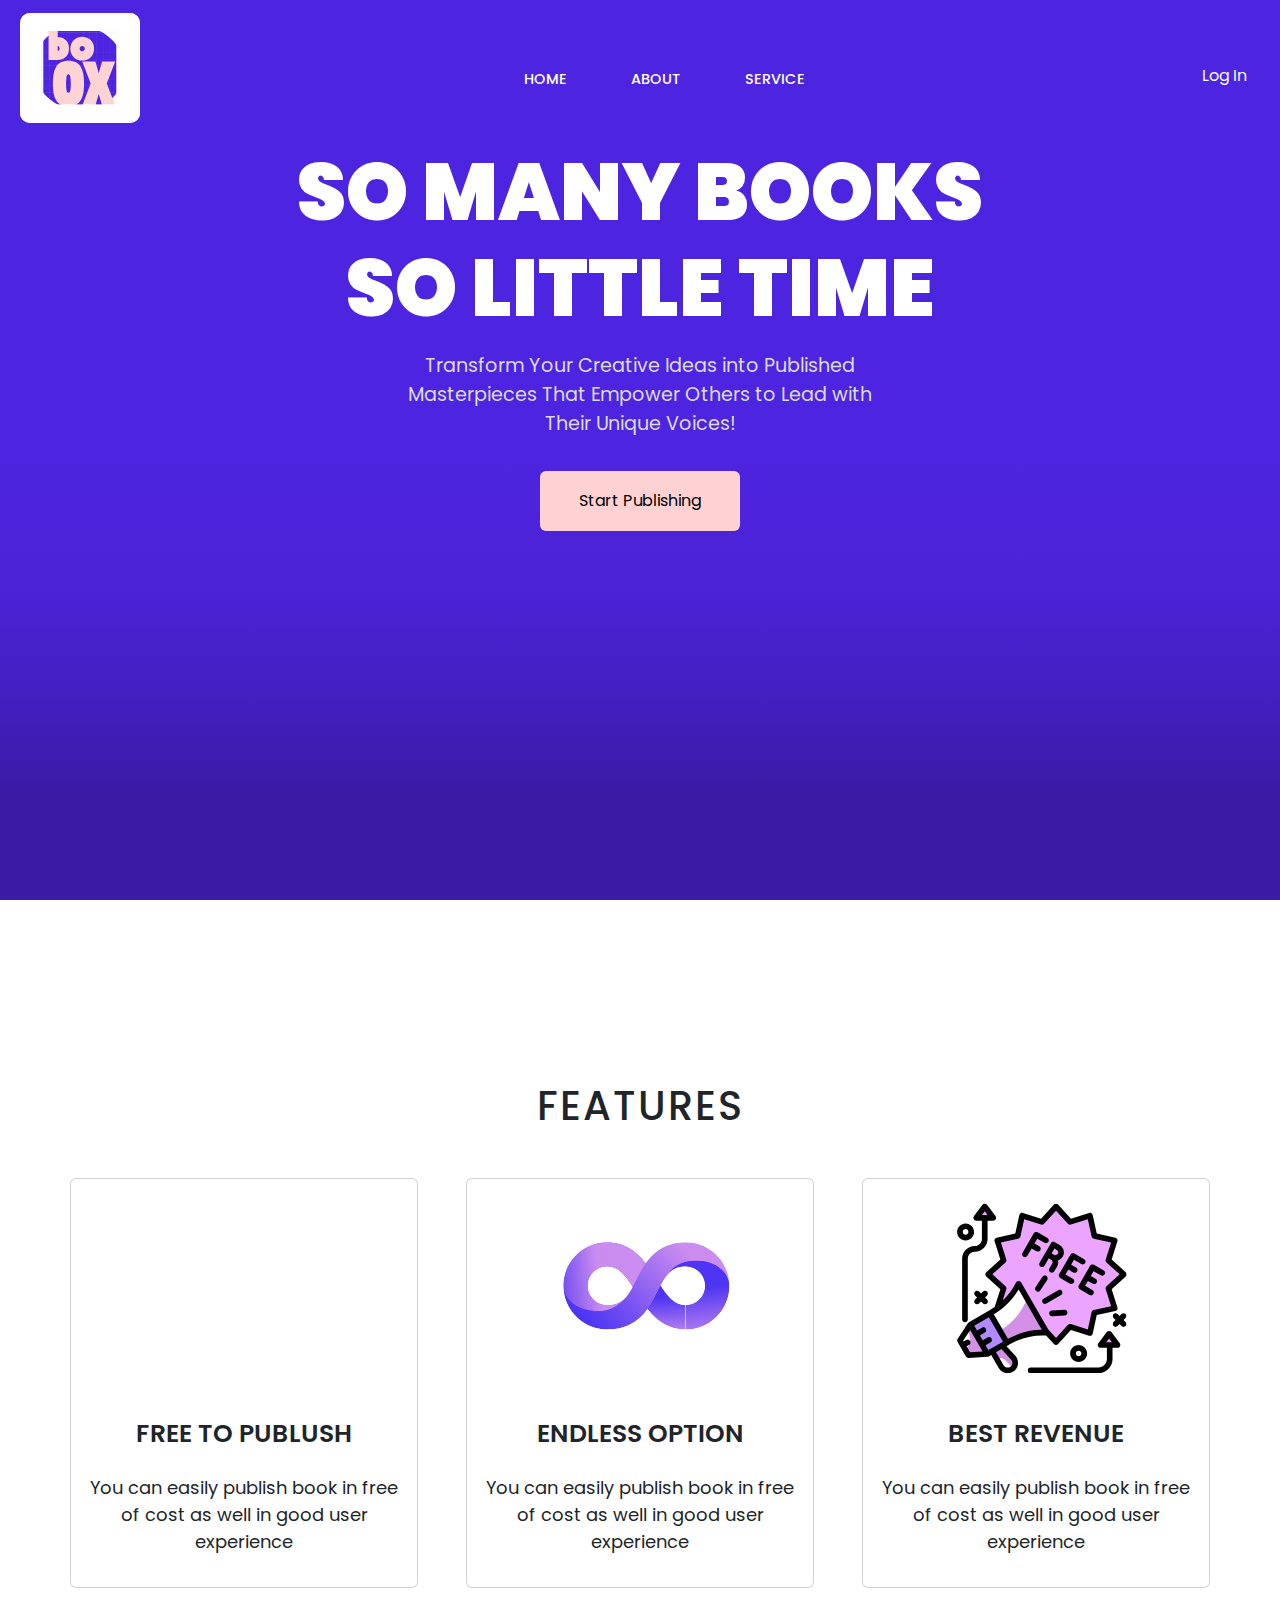
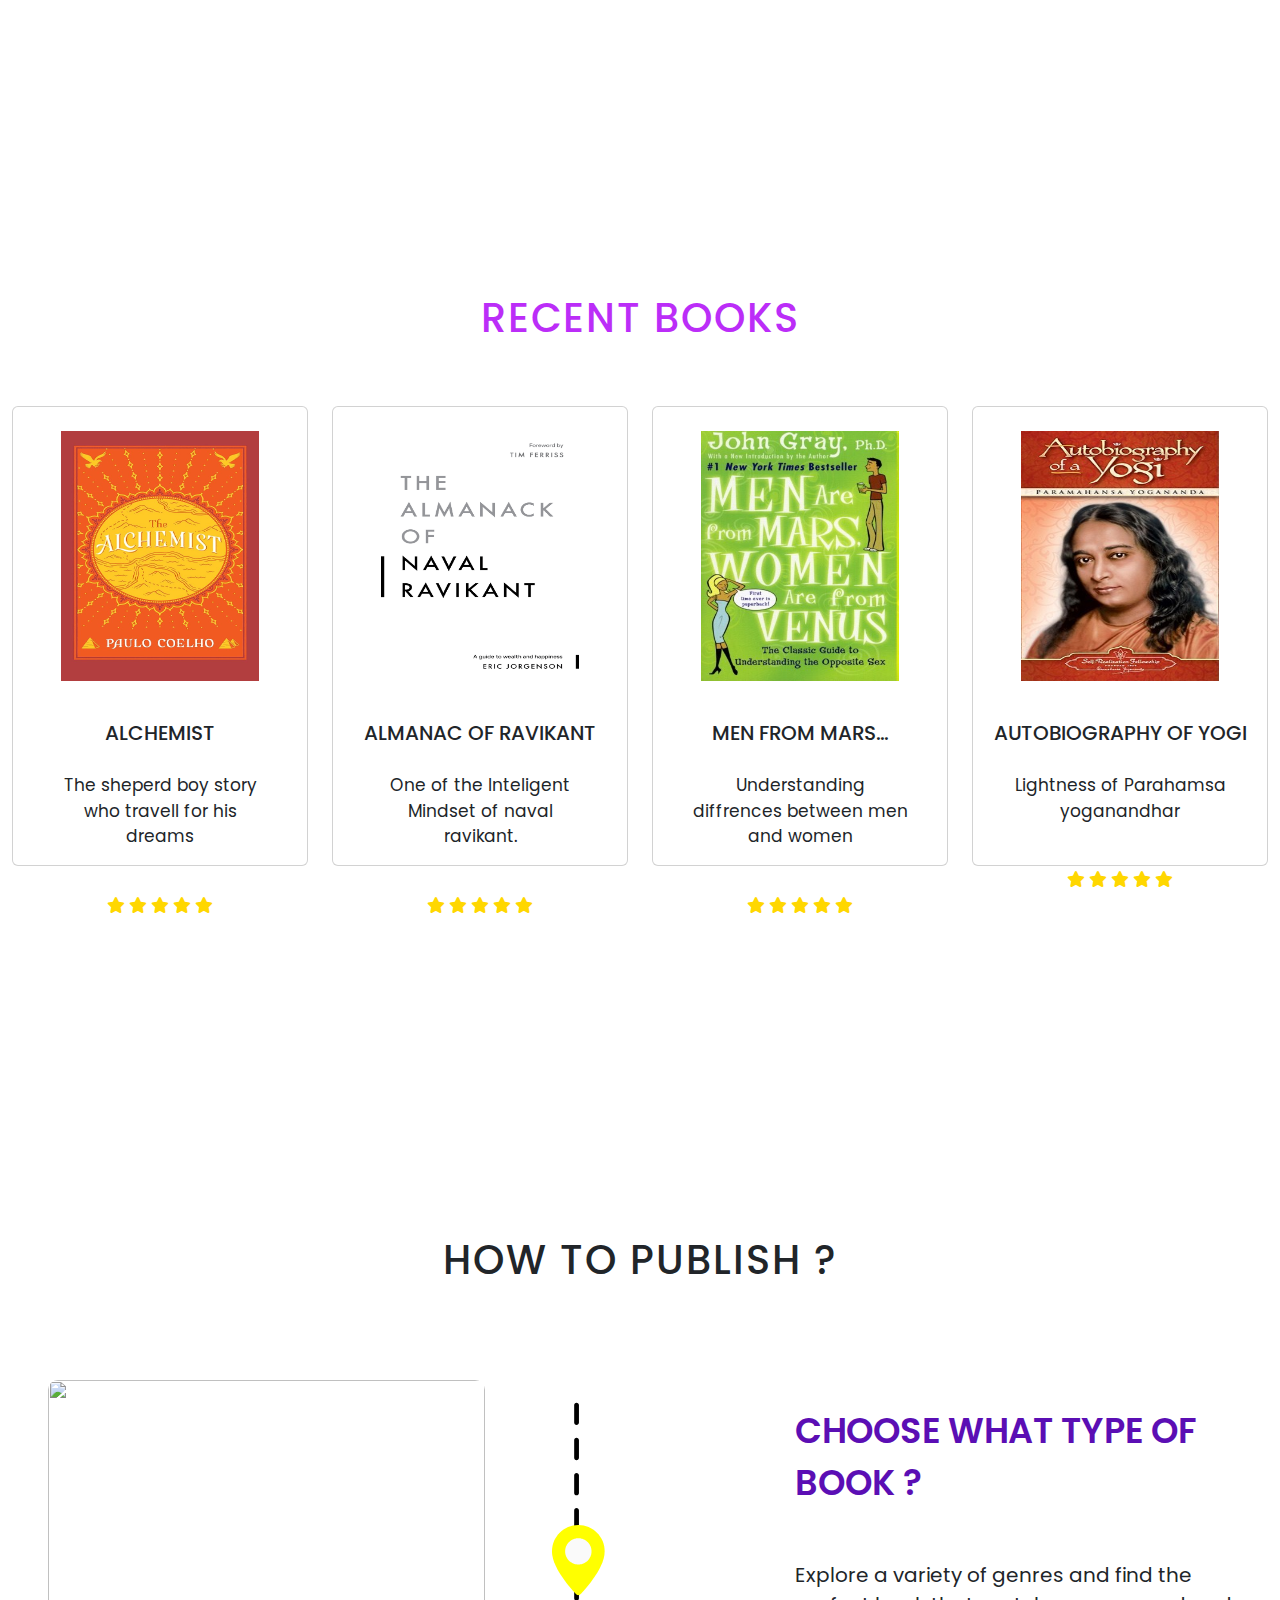
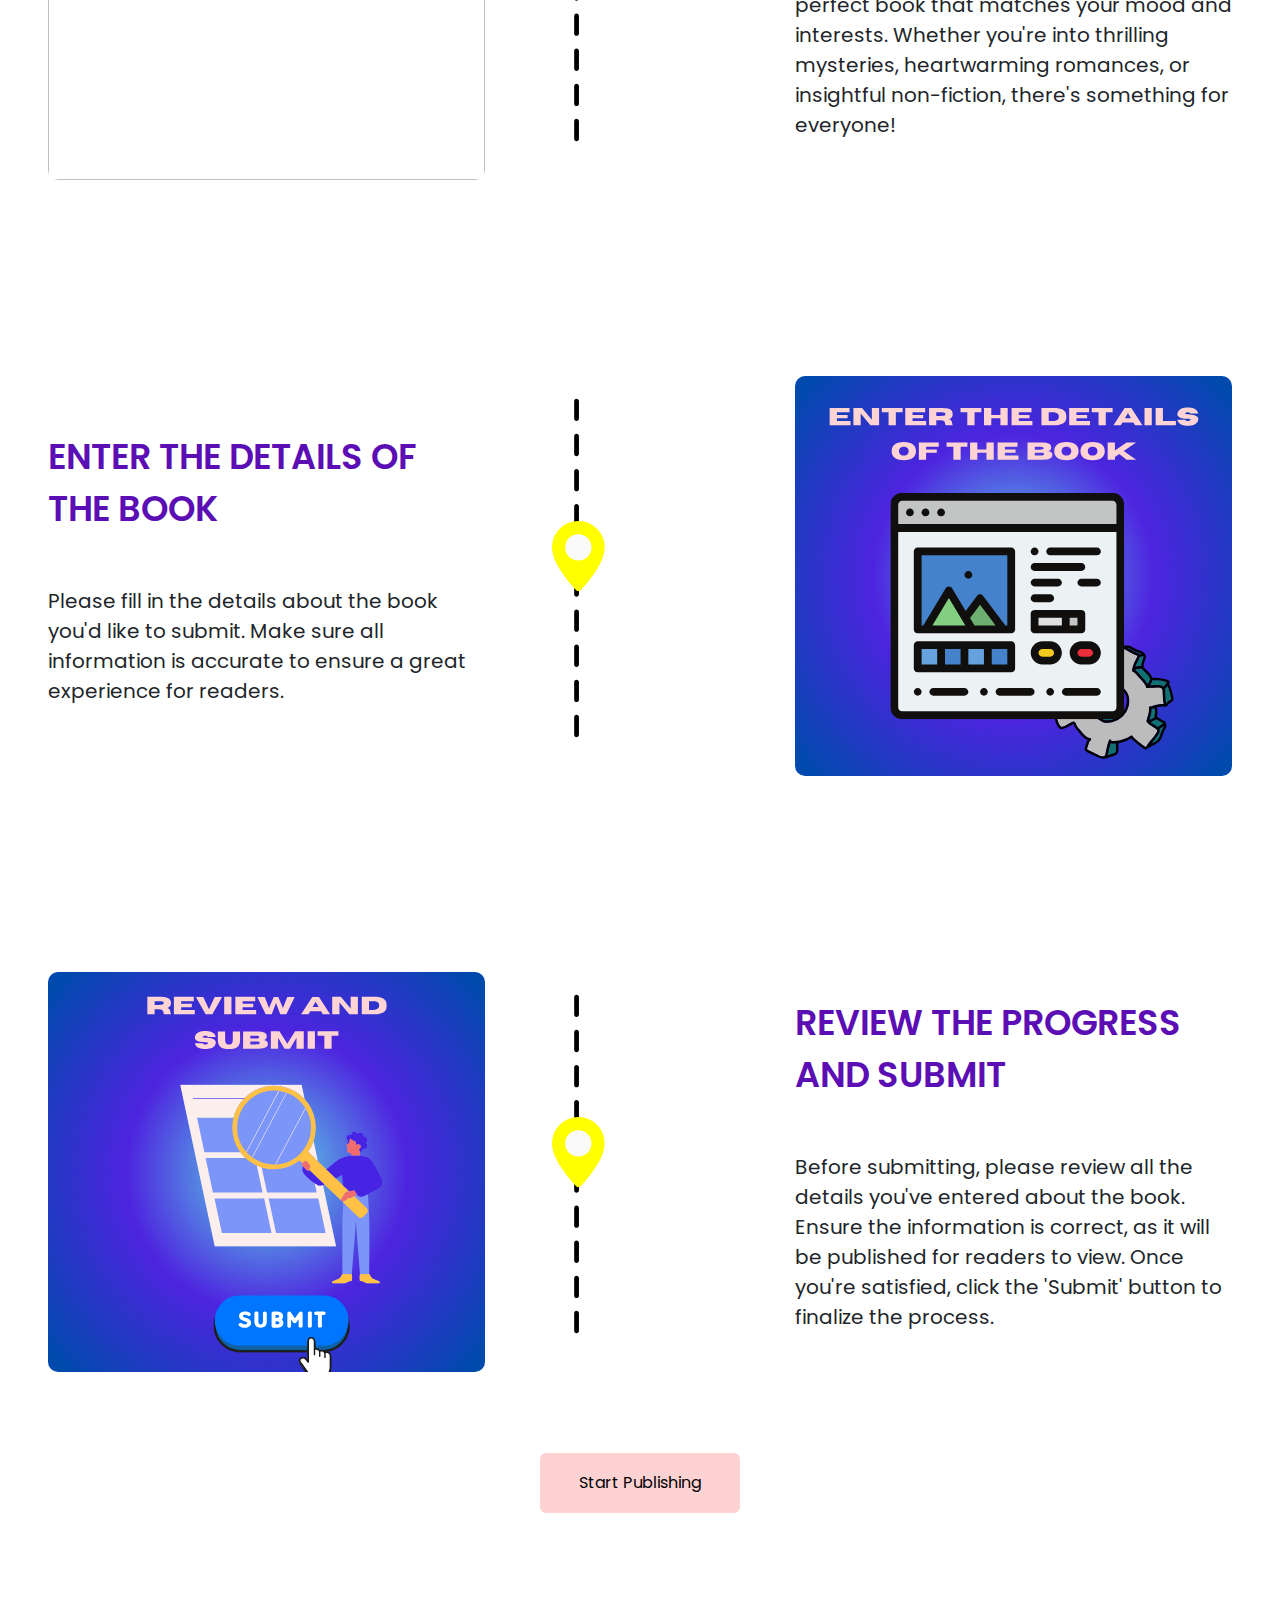
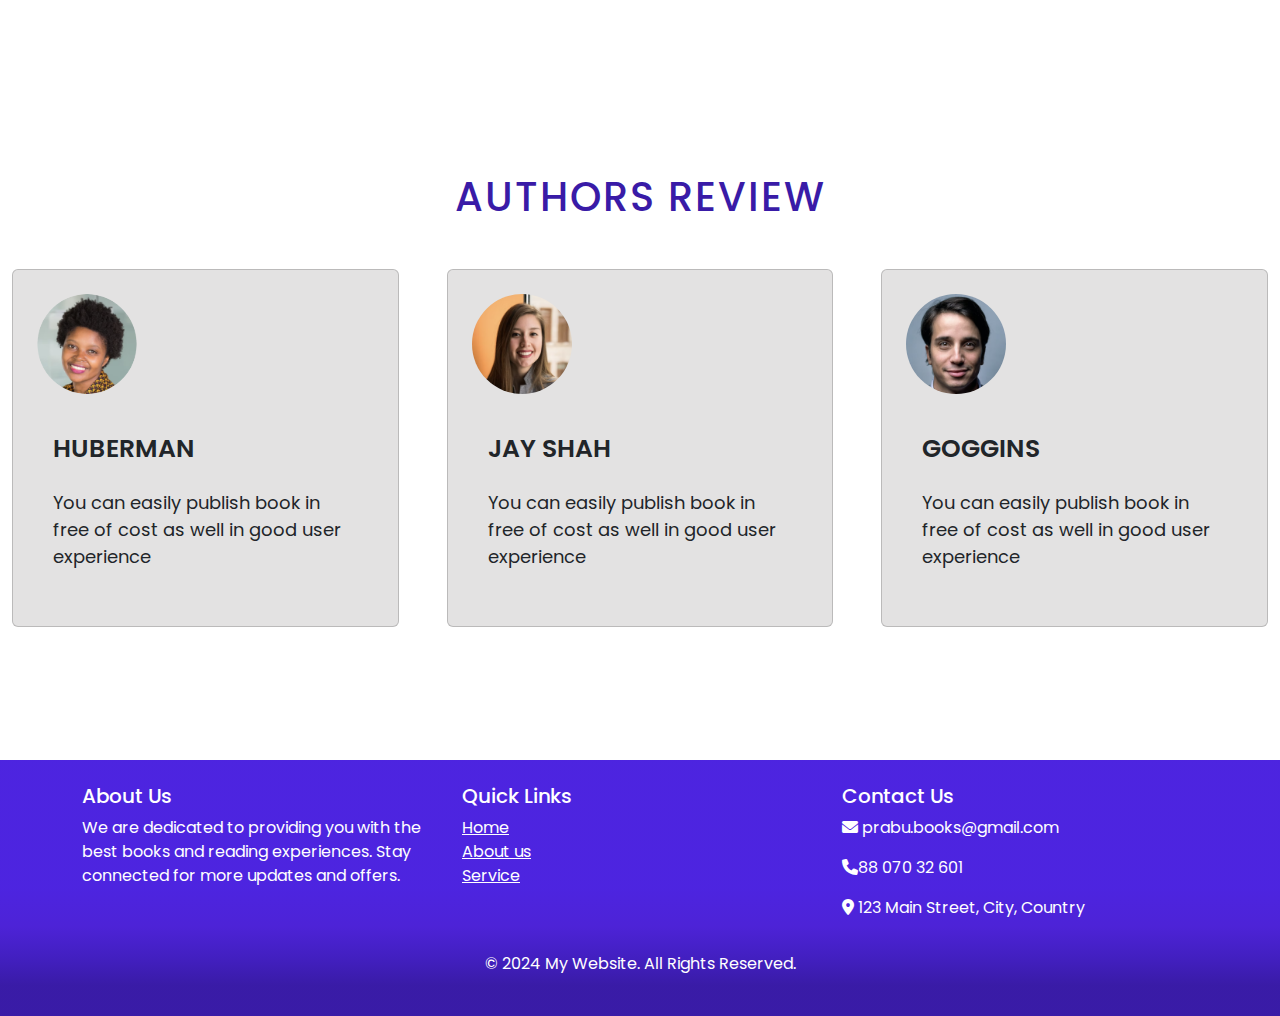
==== index.html @ 59d64675 "Initial commit - Added project files" ====
<!DOCTYPE html>
<html lang="en">
<head>
    <meta charset="UTF-8">
    <meta name="viewport" content="width=device-width, initial-scale=1.0">      
    <title>Books</title>
    <link rel="stylesheet" href="index.css">
    <link href="https://cdn.jsdelivr.net/npm/bootstrap@5.3.3/dist/css/bootstrap.min.css" rel="stylesheet" integrity="sha384-QWTKZyjpPEjISv5WaRU9OFeRpok6YctnYmDr5pNlyT2bRjXh0JMhjY6hW+ALEwIH" crossorigin="anonymous">
    <script src="https://cdn.jsdelivr.net/npm/bootstrap@5.3.3/dist/js/bootstrap.bundle.min.js" integrity="sha384-YvpcrYf0tY3lHB60NNkmXc5s9fDVZLESaAA55NDzOxhy9GkcIdslK1eN7N6jIeHz" crossorigin="anonymous"></script>
    <link rel="preconnect" href="https://fonts.googleapis.com">
    <link rel="stylesheet" href="https://cdnjs.cloudflare.com/ajax/libs/font-awesome/6.0.0-beta3/css/all.min.css">
<link rel="preconnect" href="https://fonts.gstatic.com" crossorigin>
<link href="https://fonts.googleapis.com/css2?family=Poppins:ital,wght@0,100;0,200;0,300;0,400;0,500;0,600;0,700;0,800;0,900;1,100;1,200;1,300;1,400;1,500;1,600;1,700;1,800;1,900&display=swap" rel="stylesheet">
<link rel="shortcut icon" href="assets/cropped_image (2).png" type="image/x-icon">
</head>
<body>  
    <div class="homepage">
<!--------------------------------HEADER------------------------------------------------->  
<div class="container-fluid" >
<nav class="navbar navbar-expand-lg p-2">   
        <div class="navbar-brand" >
            <img  src="assets/Bbbb.svg" alt="">
        </div>
        <button class="navbar-toggler text-light" type="button" data-bs-toggle="collapse" data-bs-target="#navbarNav" aria-controls="navbarNav" aria-expanded="false" aria-label="Toggle navigation">
            <span class="navbar-toggler-icon"></span>
        </button>
          <div class="collapse navbar-collapse" id="navbarNav">
           <ul class="navbar-nav ms-auto mt-4 d-flex justify-content-between" >
                <li class="nav-item mx-4"><a href="" class="nav-link">HOME</a></li>
                <li class="nav-item mx-4"><a href="" class="nav-link">ABOUT</a></li>
                <li class="nav-item mx-4"><a href="" class="nav-link">SERVICE</a></li>
           </ul>
        <div class="mt-3 loginCTA" style="margin-left: auto;">
           <a href="publish.html" target="_blank"><button class="btn text-light ms-3">Log In</button></a> 
        </div>
        </div>
</nav>
</div>
<!-------------------------------------------------------------------------------------------->    
<!------------------------------------Herosection--------------------------------------------->  
<div class="container-fluid ">
    <div class=" herosetion mt-2">
        <div class="row">
          <div class="col-md-12">    
          <h1 class="tagline mb-3">SO MANY BOOKS SO LITTLE TIME</h1>
          <p class=" description mt-3">Transform Your Creative Ideas into Published Masterpieces That Empower Others to Lead with Their Unique Voices!</p>
        </div>
        </div>
            </div>
        <div class="heroCTA" style=" margin: auto; text-align: center; position: relative; z-index: 15;" >
           <button class="btn" onclick="window.open('publish.html', '_blank')">Start Publishing</button>
        </div>    
        </div>
        <div class="vectors">
            <img style="position: absolute; right:420px; top:500px; width:150px; height: 150px; transform: rotate(-30deg); opacity:70%;" src="assets/touch.png" alt="">
            <img style="position: absolute; left:500px; top:50px; width:80px; height: 80px; opacity:70%" src="assets/stack-of-books (1).png" alt="">
            <img style="position: absolute; right:250px; top:100px; width:130px; height: 130px; transform: rotate(-30deg);opacity:70%; " src="assets/pen.png" alt="">
            <img style="position: absolute; left:400px; top:370px; width:80px; height: 80px; opacity:70%;" src="assets/read (1).png" alt="">
            <img class="purple-earth" src="assets/Transparent Background.svg" style="position: absolute; left:37.5%; top:75%; width:360px; height: 360px; opacity: 95%;" alt="">
        </div>
    </div>
<!------------------------------------------------------------------------------------------>    
<!------------------------------------FEATURE SECTION----------------------------->

<div class="container-fluid d-flex justify-content-center flex-column align-items-center featuresection" style="height: 80vh; background-color:white;position: relative; z-index: 10; padding: 70px; ">
    <h1 class="text-center mb-5" style="font-size: 40px; letter-spacing: 2px; font-weight: 500;margin-top: 150px;">FEATURES</h1>
        <div class="row g-5">
            <div class=" col-12 col-md-4">
                    <div class="card">
                     <img style="height:200px; scale:1.5;" src="assets/Best revenue.svg" alt="">   
    
                     <div class="card-body text-center mt-4 feature-container">
                        <h2>FREE TO PUBLUSH</h2>
                        <p>You can easily publish book in free of cost as well in good user experience</p>
                     </div>
                    </div>
            </div>
            <div class="col-12 col-md-4">
                <div class="card">
                    <img style="height:200px; scale:2;" src="assets/endlessoption.svg" alt=""> 
                    
                    <div class="card-body text-center  mt-4 feature-container">
                        <h2>ENDLESS OPTION</h2>
                        <p>You can easily publish book in free of cost as well in good user experience</p>
                     </div>
                   </div>
            </div>
            <div class="col-12 col-md-4">
                <div class="card">
                    <img style="height:200px; scale:1.7;" src="assets/Free to publish.svg" alt=""> 
                    
                    <div class="card-body text-center  mt-4 feature-container" >
                        <h2>BEST REVENUE</h2>
                        <p>You can easily publish book in free of cost as well in good user experience</p>
                     </div>
                   </div>
            </div>      
        </div>
    
</div>

<!--------------------------------------------------------------------------------->   
<!-------------------------------------BOOK SECTION----------------------------------------->  
     
<div class="container-fluid d-flex justify-content-center flex-column align-items-center booksection " style="height: 80vh;color: #bb2df8 ;  background-color:white;" >
    <h1 class="text-center mb-5" style="font-size: 40px; letter-spacing: 2px; font-weight: 500; margin-top: 400px;">RECENT BOOKS</h1>
    <div class="row ">
        <div class="col-6 col-md-3 mt-3" >
            <div class="card book-card" >
                <img class="px-5 mt-4" style="height: 250px;" src="assets/Alchemist.jpg" alt="">
                <div class="card-body text-center mt-4 book-body" >
                    <h2>ALCHEMIST</h2>
                    <p>The sheperd boy story who travell for his dreams</p>
                    <div class="star-icon mt-4">
                        <i class="fas fa-star"></i>
                        <i class="fas fa-star"></i>
                        <i class="fas fa-star"></i>
                        <i class="fas fa-star"></i>
                        <i class="fas fa-star"></i>
                    </div>
                </div>
            </div>
        </div>
        <div class="col-6 col-md-3 mt-3">
            <div class="card book-card"  > 
                <img class="px-5 mt-4" style="height: 250px; " src="assets/The almanac.jpg" alt="">
                <div class="card-body text-center mt-4 col-12 book-body">
                    <h2>ALMANAC OF RAVIKANT</h2>
                    <p>One of the Inteligent Mindset of naval ravikant.</p>
                    <div class="star-icon mt-4">
                        <i class="fas fa-star"></i>
                        <i class="fas fa-star"></i>
                        <i class="fas fa-star"></i>
                        <i class="fas fa-star"></i>
                        <i class="fas fa-star"></i>

                    </div>
                </div>
            </div>
        </div>
        <div class="col-6 col-md-3 mt-3" >
            <div class="card book-card"   >
                <img class="px-5 mt-4" style="height: 250px;" src="assets/MFMWFV.jpg" alt="">
                <div class="card-body text-center mt-4 book-body" >
                    <h2>MEN FROM MARS...</h2>
                    <p>Understanding diffrences between men and women</p>                    
                    <div class="star-icon mt-4">
                        <i class="fas fa-star"></i>
                        <i class="fas fa-star"></i>
                        <i class="fas fa-star"></i>
                        <i class="fas fa-star"></i>
                        <i class="fas fa-star"></i>
                    </div>
                </div>
            </div>
        </div>
        <div class="col-6 col-md-3 mt-3" >
            <div class="card book-card"   >
                <img class="px-5 mt-4" style="height: 250px;" src="assets/Auto bio.jpg" alt="">
                <div class="card-body text-center mt-4 book-body" >
                    <h2>AUTOBIOGRAPHY OF YOGI</h2>
                    <p>Lightness of Parahamsa yoganandhar</p>
                    <div class="star-icon mt-4">
                        <i class="fas fa-star"></i>
                        <i class="fas fa-star"></i>
                        <i class="fas fa-star"></i>
                        <i class="fas fa-star"></i>
                        <i class="fas fa-star"></i>

                    </div>
                </div>
            </div>
        </div>
    </div>
</div>

<!--------------------------------------------------------------------------------->   
<!--------------------------------------HOW TO PUBLISH ?-------------------------------------->

<div class="container-fluid d-flex justify-content-center flex-column align-items-center how-to-publish" style="height: 100vh; background-color:white; position: relative; z-index: 5;">
    <h1 class="text-center mb-5" style="font-size: 40px; letter-spacing: 2px; font-weight: 500; ">HOW TO PUBLISH ?</h1>
        <div class="row" style="margin-bottom: 100px;">
            <div class=" col-12 col-md-5 p-5">
                   <img src="assets/choose what type.svg" alt="" style="height: 400px; width: 100%; border-radius: 10px;">
            </div>
            <div class=" col-12 col-md-2 map-svg">
                                 <img src="assets/map (2).svg" alt="" style="width: 50px; height: 200px; scale: 11; margin-top: 120px;">
            </div>
            <div class=" col-12 col-md-5 d-flex flex-column justify-content-center align-items-center p-5">
                <h2>CHOOSE WHAT TYPE OF BOOK ?</h2>
                <p >Explore a variety of genres and find the perfect book that matches your mood and interests. Whether you're into thrilling mysteries, heartwarming romances, or insightful non-fiction, there's something for everyone!</p>
            </div>
            
        </div>

        <div class="row" style="margin-bottom: 100px;">
            <div class=" col-12 col-md-5 d-flex flex-column justify-content-center align-items-center p-5">
                <h2>ENTER THE DETAILS OF THE BOOK</h2>
                <p >Please fill in the details about the book you'd like to submit. Make sure all information is accurate to ensure a great experience for readers.</p>
            </div>

            <div class=" col-12 col-md-2 map-svg " >

                <img src="assets/map (2).svg" alt="" style="width: 50px; height: 200px; scale: 11; margin-top: 120px;">

            </div>
            <div class=" col-12 col-md-5 p-5">
                <img src="assets/Enter the book details.svg" alt="" style="height: 400px; width: 100%;border-radius: 10px;">
         </div>

            
        </div>


        <div class="row" style="margin-bottom: 100px;">
            <div class=" col-12 col-md-5 p-5">
                   <img src="assets/review and submit.svg" alt="" style="height: 400px; width: 100%;border-radius: 10px;">
            </div>
            <div class=" col-12 col-md-2 map-svg">
                <img src="assets/map (2).svg" alt="" style="width: 50px; height: 200px; scale: 11; margin-top: 120px;">
            </div>
            <div class=" col-12 col-md-5 d-flex flex-column justify-content-center align-items-center p-5">
                <h2>REVIEW THE PROGRESS AND SUBMIT</h2>
                <p >Before submitting, please review all the details you've entered about the book. Ensure the information is correct, as it will be published for readers to view. Once you're satisfied, click the 'Submit' button to finalize the process.</p>
            </div>                                         
        </div>

        <div class="heroCTA" style=" margin: auto; text-align: center; position: relative; z-index: 15;" >
            <button class="btn" onclick="window.open('publish.html', '_blank')" >Start Publishing</button>
         </div>  
    
</div>

<!-------------------------------------------------------------------------------------->
<!-------------------------------REVIEW SECTION------------------------------------------------->

<div class="container-fluid d-flex justify-content-center flex-column align-items-center reviewsection"  style="height: 80vh; background-color:white; position:relative; z-index:7;">
    <h1 class="text-center mb-5" style="font-size: 40px; letter-spacing: 2px; font-weight: 500; color: hsla(253, 72%, 38%, 1);">AUTHORS REVIEW</h1>
        <div class="row g-5 review-section-container">
            <div class=" col-12 col-md-4">
                    <div class="card p-4">
                     <img  style="width: 100px; height: 100px; border-radius: 100%;" src="assets/Group 43.png" alt="">   
    
                     <div class="card-body  mt-4 feature-container">
                        <h2>HUBERMAN</h2>
                        <p>You can easily publish book in free of cost as well in good user experience</p>
                     </div>
                    </div>
            </div>
            <div class="col-12 col-md-4">
                <div class="card p-4">
                    <img style="width: 100px; height: 100px; border-radius: 100%;" src="assets/Screen Shot 2022-05-09 at 10.28-1.png" alt=""> 
                    
                    <div class="card-body  mt-4 feature-container">
                        <h2>JAY SHAH</h2>
                        <p>You can easily publish book in free of cost as well in good user experience</p>
                     </div>
                   </div>
            </div>
            <div class="col-12 col-md-4">
                <div class="card p-4">
                    <img style="width: 100px; height: 100px; border-radius: 100%;" src="assets/Screen Shot 2022-05-09 at 10.28.png" alt=""> 
                    
                    <div class="card-body  mt-4 feature-container" >
                        <h2>GOGGINS</h2>
                        <p>You can easily publish book in free of cost as well in good user experience</p>
                     </div>
                   </div>
            </div>      
        </div>
</div>

<footer class="text-white py-4 footer">
    <div class="container">
        <div class="row">
            <div class="col-md-4">
                <h5>About Us</h5>
                <p>We are dedicated to providing you with the best books and reading experiences. Stay connected for more updates and offers.</p>
            </div>
            <div class="col-md-4">
                <h5>Quick Links</h5>
                <ul class="list-unstyled">
                    <li><a href="#" class="text-white">Home</a></li>
                    <li><a href="#" class="text-white">About us</a></li>
                    <li><a href="#" class="text-white">Service</a></li>
                </ul>
            </div>
            <div class="col-md-4">
                <h5>Contact Us</h5>
                <p><i class="fas fa-envelope"></i> prabu.books@gmail.com</p>
                <p><i class="fas fa-phone"></i>88 070 32 601</p>
                <p><i class="fas fa-map-marker-alt"></i> 123 Main Street, City, Country</p>
            </div>
        </div>
    </div>
    <div class="text-center py-3">
        &copy; 2024 My Website. All Rights Reserved.
    </div>
</footer>

<!------------------------------------GRAPH SECTION---------------------------------------------

        <div style=" display: flex; justify-content: space-around;  margin-top: 200px;">
              

            <div style=" width:50% ; display: flex; justify-content: space-around; align-items: center;">

                <div class="roundgraph" style="width:350px; height: 350px; border: 2px solid black; border-radius: 100%;">

                    

                </div>

                <div class="roundgraphcontent" style="width:300px; height: 280px; border: 2px solid black;">


                </div>


            </div>


            <div style="width: 450px; height: 400px; border: 2px solid black; background-color: rgb(248, 248, 248); margin-right: 40px;">
       

            </div>



        </div>
<!-------------------------------------------------------------------------------------->

<!----------------------------------------------------------------------------
<div style="height: 500px; margin-top: 150px;">

     <div class="footertop" style="display: flex; justify-content: space-around; margin-top: 10px;">

        <div style="width: 200px; height: 250px; border: 2px solid black;">

        </div>

        
        <div style="width: 800px; height: 250px; border: 2px solid black; display: flex; justify-content: space-around; align-items: center;">

            <div style="width:80px; height: 80px; border: 2px solid black; border-radius: 100%;"></div>

            <div style="width:80px; height: 80px; border: 2px solid black; border-radius: 100%;"></div>


            <div style="width:80px; height: 80px; border: 2px solid black; border-radius: 100%;"></div>


            <div style="width:80px; height: 80px; border: 2px solid black; border-radius: 100%;"></div>


            <div style="width:80px; height: 80px; border: 2px solid black; border-radius: 100%;"></div>

        </div>


        
        <div style="width: 200px; height: 250px; border: 2px solid black;">

        </div>

        

     </div>

     <div class="footerbottom">


        <div style="width: 800px;  border-top: 2px solid black;margin: auto; margin-top: 80px;"> </div>

         
        <div style="width: 600px; height: 50px;  border: 2px solid black;margin: auto; margin-top: 50px; display: flex; justify-content: flex-end; padding: 8px;"> 
     
            <div style="width:100px; height: 30px; border: 2px solid black; ;"></div>

        </div>


        <div style="width: 500px;  border-top: 2px solid black;margin: auto; margin-top: 50px;"> </div>
     </div>

     <!-->
    </div>
   
</div>
</body>
<script src="https://code.jquery.com/jquery-3.5.1.slim.min.js"></script>
<script src="https://cdn.jsdelivr.net/npm/@popperjs/core@2.9.2/dist/umd/popper.min.js"></script>
<script src="https://stackpath.bootstrapcdn.com/bootstrap/4.5.2/js/bootstrap.min.js"></script>

</html>


<!--//REMOVE ALL CLASS NAME-->
<!--//MAKE THE MAIN CONTAINER AND PUT ALL THE CONTENT INSIDE-->
<!--//GO THROUGH WHAT IS FLOAT-->
<!--//THEY JUST EXPECT BORDER STYLE AND SAVE IT IN INDEX.PHP-->
---- index.css ----
*{
    margin: 0;
    padding: 0;
    box-sizing: border-box;
}

*{
    font-family: poppins, sans-serif;
 }
 body{
    overflow-x: hidden;
 }

/*------------------------------HEADER-------------------------------*/
.nav-item a{
    font-size:.90rem;
    font-weight: 500;
    color:white;
}
.loginCTA{
    color:white;
}
.loginCTA button:hover{
    border: 1px solid white;
}
.navbar-brand img{
    width:120px;
     height:110px;
   border-radius: 10px;

}
.navbar-toggler text{
    color:white;
}

@media(max-width:576px){
   
    .nav-item{
        margin-top: 20px;
    }
    .loginCTA button{
        border: solid 1px white;
    }
    .navbar-brand img{
        width: 70px;
        height: 70px;
        margin-top: 10px;
        border-radius: 10px;
    }
}
  
/*-------------------------------------------------------------*/

/*------------------------------HERO SECTION-------------------------------*/

.tagline{
    max-width: 800px;
    height: 100vh auto; 
    margin: auto;  
    text-align: center;
    font-size: 5rem;
    font-weight: 1000;
    color: white;
}

.description{
    font-size: 1.2rem;
    color:rgb(219, 219, 219);
    max-width: 500px;
     height:auto;
      margin: auto;
      text-align: center;
      margin-bottom: 100px;
}

.heroCTA button{
    width:200px;
    height: 60px;
    background-color: hsl(359, 96%, 91%);
    color:black;
    margin-top: -100px;
}


.heroCTA button:hover{
   background-color:hsl(359, 78%, 84%);
   border-radius: 5px;
  
}
.heroCTA div:hover{
    cursor: pointer;
}
.tagline:hover{
    color:#f5e1e1;
    transition: 0.2s;
    cursor: pointer;
}

@media (max-width:1450px) {
    .vectors{
        display: none;
    }
    
}

@media (max-width:768px){
   .tagline{
    max-width: 500px;
    font-size: 50px;

   }
   .map-svg{
    display: none;
   }

}

@media (max-width:568px){
    .tagline{
    max-width: 450px;
     font-size: 35px;
     margin-top: 6rem;
    }
   
    .purple-earth{
        display:block;
        
    }
    
 }
 
.homepage{
    width:100%;
    height: 100vh;

    background: hsla(253, 72%, 38%, 1);

    background: linear-gradient(90deg, hsla(253, 72%, 38%, 1) 12%, hsla(253, 72%, 44%, 1) 23%, hsla(254, 72%, 49%, 1) 35%, hsla(253, 75%, 51%, 1) 50%);
    
    background: -moz-linear-gradient(90deg, hsla(253, 72%, 38%, 1) 12%, hsla(253, 72%, 44%, 1) 23%, hsla(254, 72%, 49%, 1) 35%, hsla(253, 75%, 51%, 1) 50%);
    
    background: -webkit-linear-gradient(90deg, hsla(253, 72%, 38%, 1) 12%, hsla(253, 72%, 44%, 1) 23%, hsla(254, 72%, 49%, 1) 35%, hsla(253, 75%, 51%, 1) 50%);
    
    filter: progid: DXImageTransform.Microsoft.gradient( startColorstr="#3A1BA5", endColorstr="#431FC0", GradientType=1 );
}
/*---------------------------------------------------------------------*/

.feature-container h2{
    font-size: 25px;
    font-weight: 600;
    margin-bottom: 25px;
}
.feature-container p{
    font-size: 18px;
    font-weight: 400;
}


@media (max-width:568px) {
    .featuresection{
        margin-top: 320px;
        padding: 0px;
    }
}


@media (max-width:768px) {
    
    .featuresection{
        margin-top: 400px;
    }
}


.book-card:hover{
    background-color: rgb(254, 210, 211);
    cursor: pointer;
}
.book-card img:hover{
    scale: 1.1;
    transition: 0.2s;
}
.book-card h2{
    font-size: 20px;
}
.book-card p{
    font-size: 17px;
    padding: 20px;
}
.book-card{
    max-height: 460px; max-width: 300px;
}
.card-body i{
    color: gold;
}

.how-to-publish h2{
    font-size: 35px;
    line-height: 1.5;
    margin-bottom: 50px;
    color:#5b0eb4;
    font-weight: 600;

}
.how-to-publish p{
    font-size: 20px;
}
.how-to-publish{
    margin-top: 1000px;
}

@media (min-width:1300px) {
    .how-to-publish div{
        padding-left: 100px;
        padding-right: 100px;
    }
    .reviewsection{
        scale: 0.9;
    }
}

.reviewsection{
    margin-top: 600px;
}

@media (max-width:768px) {
    .booksection{
        margin-top: 600px;
    }
    .book-card{
        max-height: 380px;
        margin-bottom: 50px;
         
    }
    .book-body h2{
   font-size: 18px;
    }
    .book-card p{
        font-size: 14px;  
    }
    .book-card img{
        scale: 1.2;
    }
    .how-to-publish{
        margin-top: 1800px;
    }
    .reviewsection{
        margin-top: 1600px;
    }
    .footer{
        margin-top: 400px;
    }

}
.footer{
    background: hsla(253, 72%, 38%, 1);

    background: linear-gradient(90deg, hsla(253, 72%, 38%, 1) 12%, hsla(253, 72%, 44%, 1) 23%, hsla(254, 72%, 49%, 1) 35%, hsla(253, 75%, 51%, 1) 50%);
    
    background: -moz-linear-gradient(90deg, hsla(253, 72%, 38%, 1) 12%, hsla(253, 72%, 44%, 1) 23%, hsla(254, 72%, 49%, 1) 35%, hsla(253, 75%, 51%, 1) 50%);
    
    background: -webkit-linear-gradient(90deg, hsla(253, 72%, 38%, 1) 12%, hsla(253, 72%, 44%, 1) 23%, hsla(254, 72%, 49%, 1) 35%, hsla(253, 75%, 51%, 1) 50%);
    
    filter: progid: DXImageTransform.Microsoft.gradient( startColorstr="#3A1BA5", endColorstr="#431FC0", GradientType=1 );

}
.review-section-container .card{
    background-color: rgb(227, 226, 226);
}
.review-section-container .card:hover{
    background-color:rgb(254, 210, 211);
    cursor: pointer;
    transition: 0.3s;

}

.product-select h2{
   font-size: 25px;line-height: 2;  letter-spacing: 2px;
}

.product-select p{
    font-size: 15px;
    letter-spacing: 1px;
 }

 .detail-form p{
max-width: 300px; font-size: 16px;color:rgb(104, 104, 104);
 }
 .detail-form label{
    font-size: 30px;
    line-height: 2;
 }
 .glass-morph{
   
        width: 100%;
        max-width: 800px;
        padding: 20px;
        margin: auto;
        background: rgba(255, 255, 255, 0.1); /* Transparent background */
        border-radius: 15px;
        box-shadow: 0 4px 30px rgba(0, 0, 0, 0.1); /* Soft shadow */
        backdrop-filter: blur(100%); /* Blur effect */
        -webkit-backdrop-filter: blur(100%); /* For Safari support */
        border: 1px solid rgba(255, 255, 255, 0.2); /* Light border */
 
 }
 .detail-form input {
    background: rgba(255, 255, 255, 0.249); /* Transparent background */
        border-radius: 15px;
        box-shadow: 0 4px 30px rgba(0, 0, 0, 0.1); /* Soft shadow */
        backdrop-filter: blur(100%); /* Blur effect */
        -webkit-backdrop-filter: blur(100%); /* For Safari support */
        border: 1px solid rgba(255, 255, 255, 0.2); /* Light border */
 }
 .detail-form textarea {
    background: rgba(255, 255, 255, 0.249); /* Transparent background */
        border-radius: 15px;
        box-shadow: 0 4px 30px rgba(0, 0, 0, 0.1); /* Soft shadow */
        backdrop-filter: blur(100%); /* Blur effect */
        -webkit-backdrop-filter: blur(100%); /* For Safari support */
        border: 1px solid rgba(255, 255, 255, 0.2); /* Light border */
 }
 .detail-form select{
    background: rgba(255, 255, 255, 0.249); /* Transparent background */
        border-radius: 15px;
        box-shadow: 0 4px 30px rgba(0, 0, 0, 0.1); /* Soft shadow */
        backdrop-filter: blur(100%); /* Blur effect */
        -webkit-backdrop-filter: blur(100%); /* For Safari support */
        border: 1px solid rgba(255, 255, 255, 0.2); /* Light border */
 }

 .comic-button {
    display: inline-block;
    padding: 10px 20px;
    font-size: 24px;
    font-weight: bold;
    text-align: center;
    text-decoration: none;
    color: #fff;
    background-color: #ff5252;
    border: 2px solid #000;
    border-radius: 10px;
    box-shadow: 5px 5px 0px #000;
    transition: all 0.3s ease;
    cursor: pointer;
    max-width: 200px;
    text-align: center;
    margin: auto;
    margin-top: 60px;
 }
  
  .comic-button:hover {
    background-color: #fff;
    color: #ff5252;
    border: 2px solid #ff5252;
    box-shadow: 5px 5px 0px #ff5252;
  }
  
  .comic-button:active {
    background-color: #fcf414;
    box-shadow: none;
    transform: translateY(4px);
  }
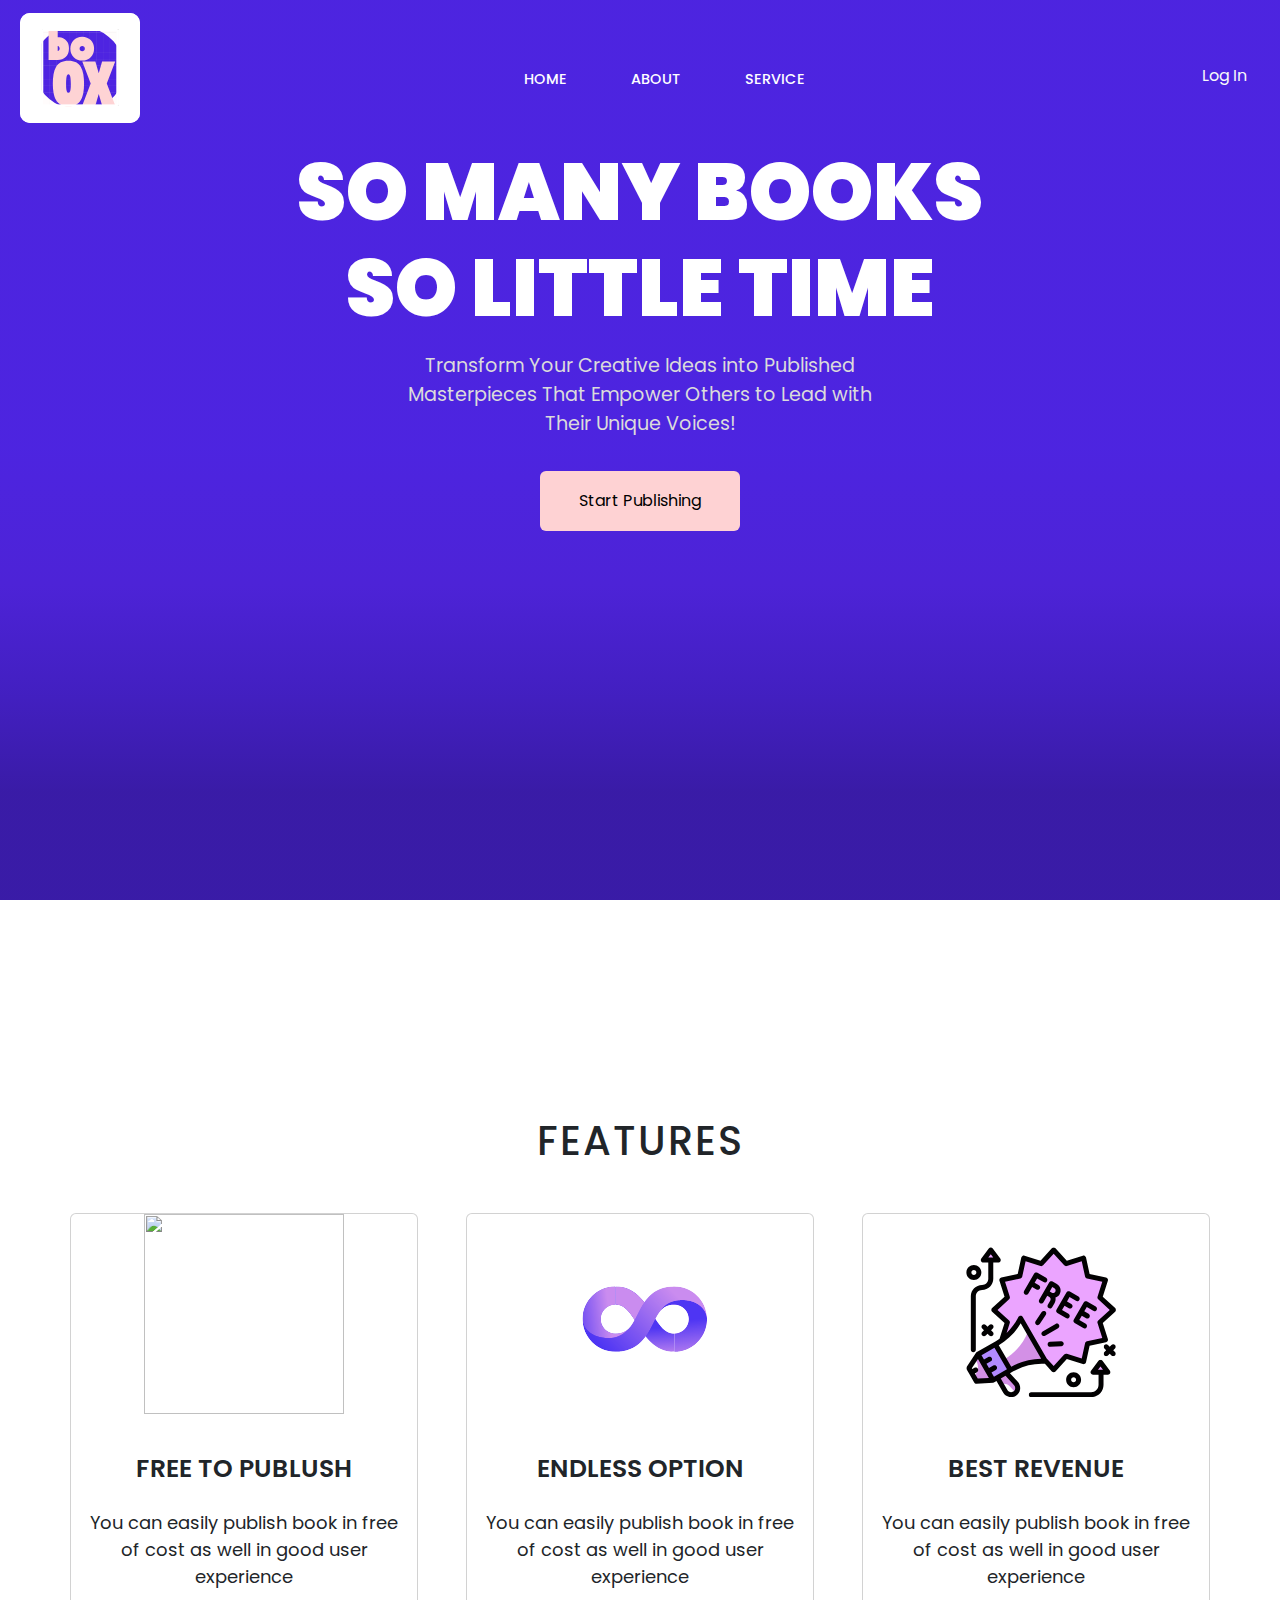
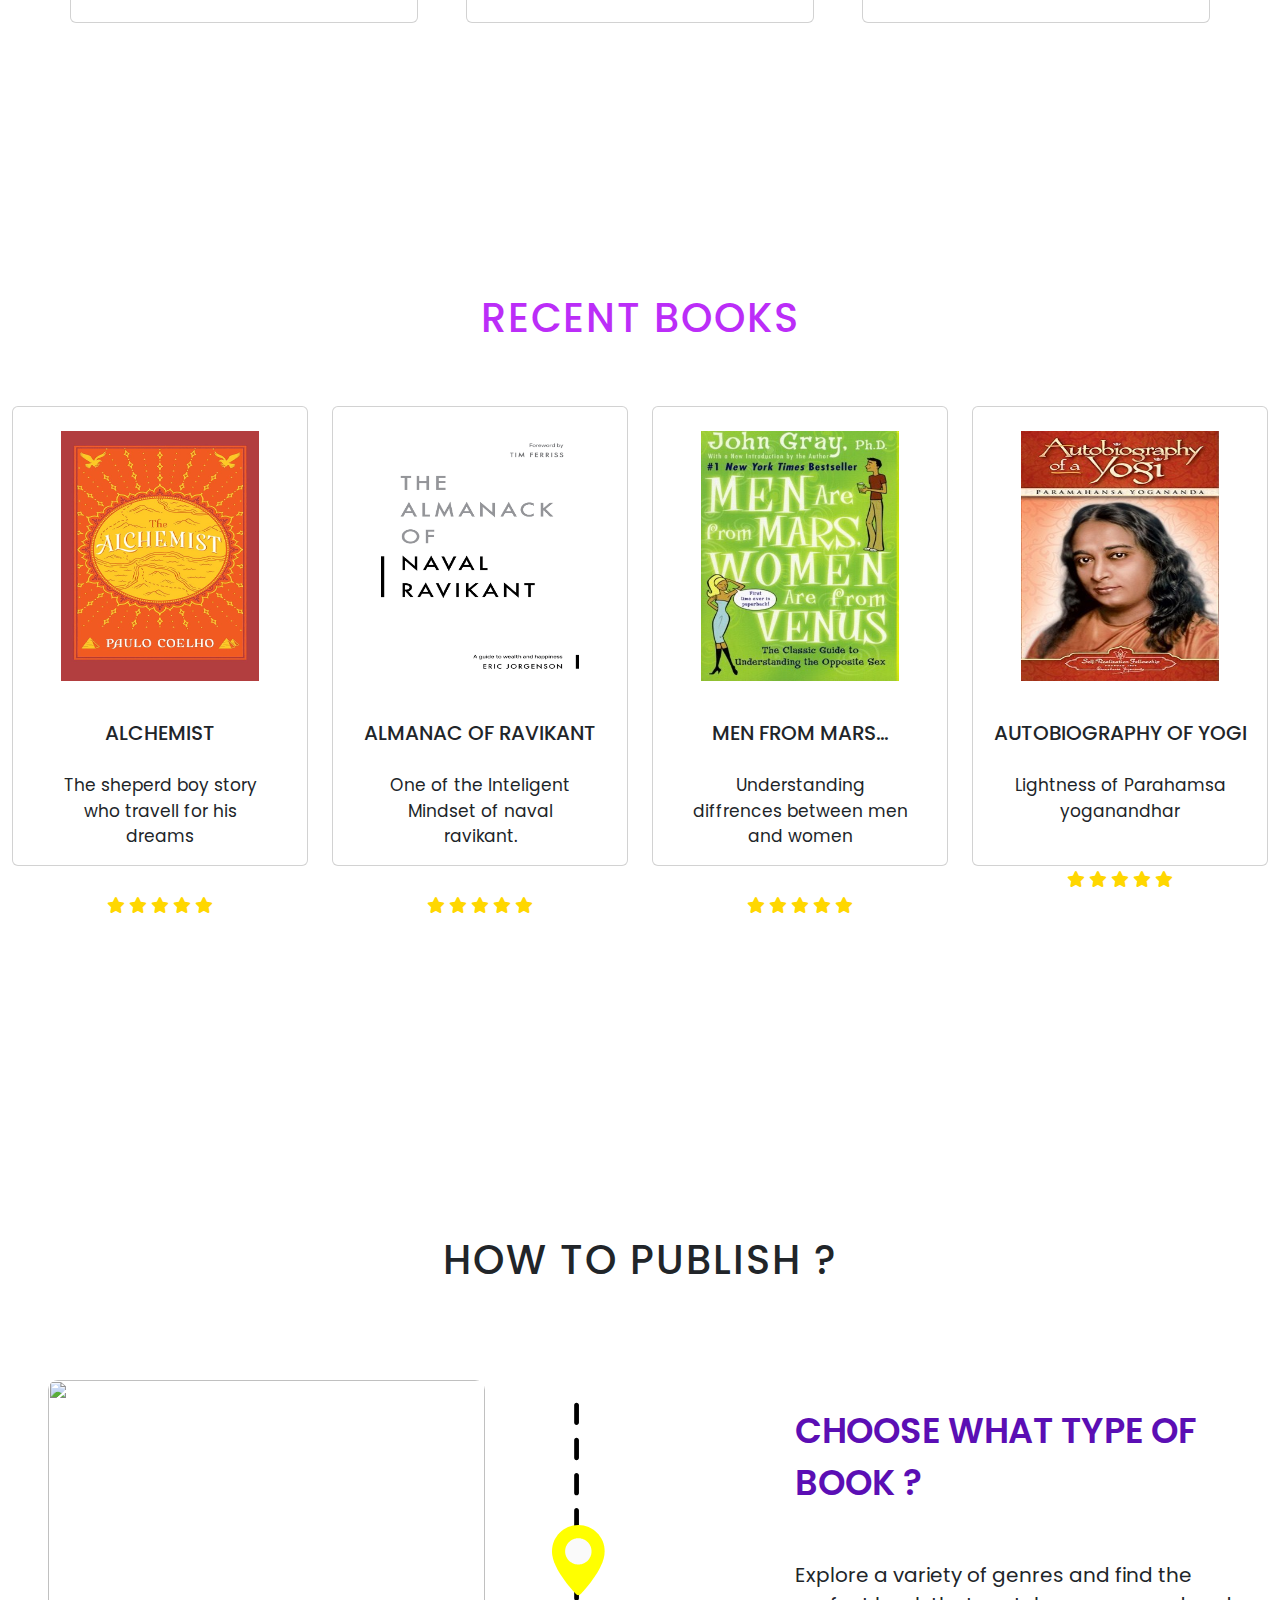
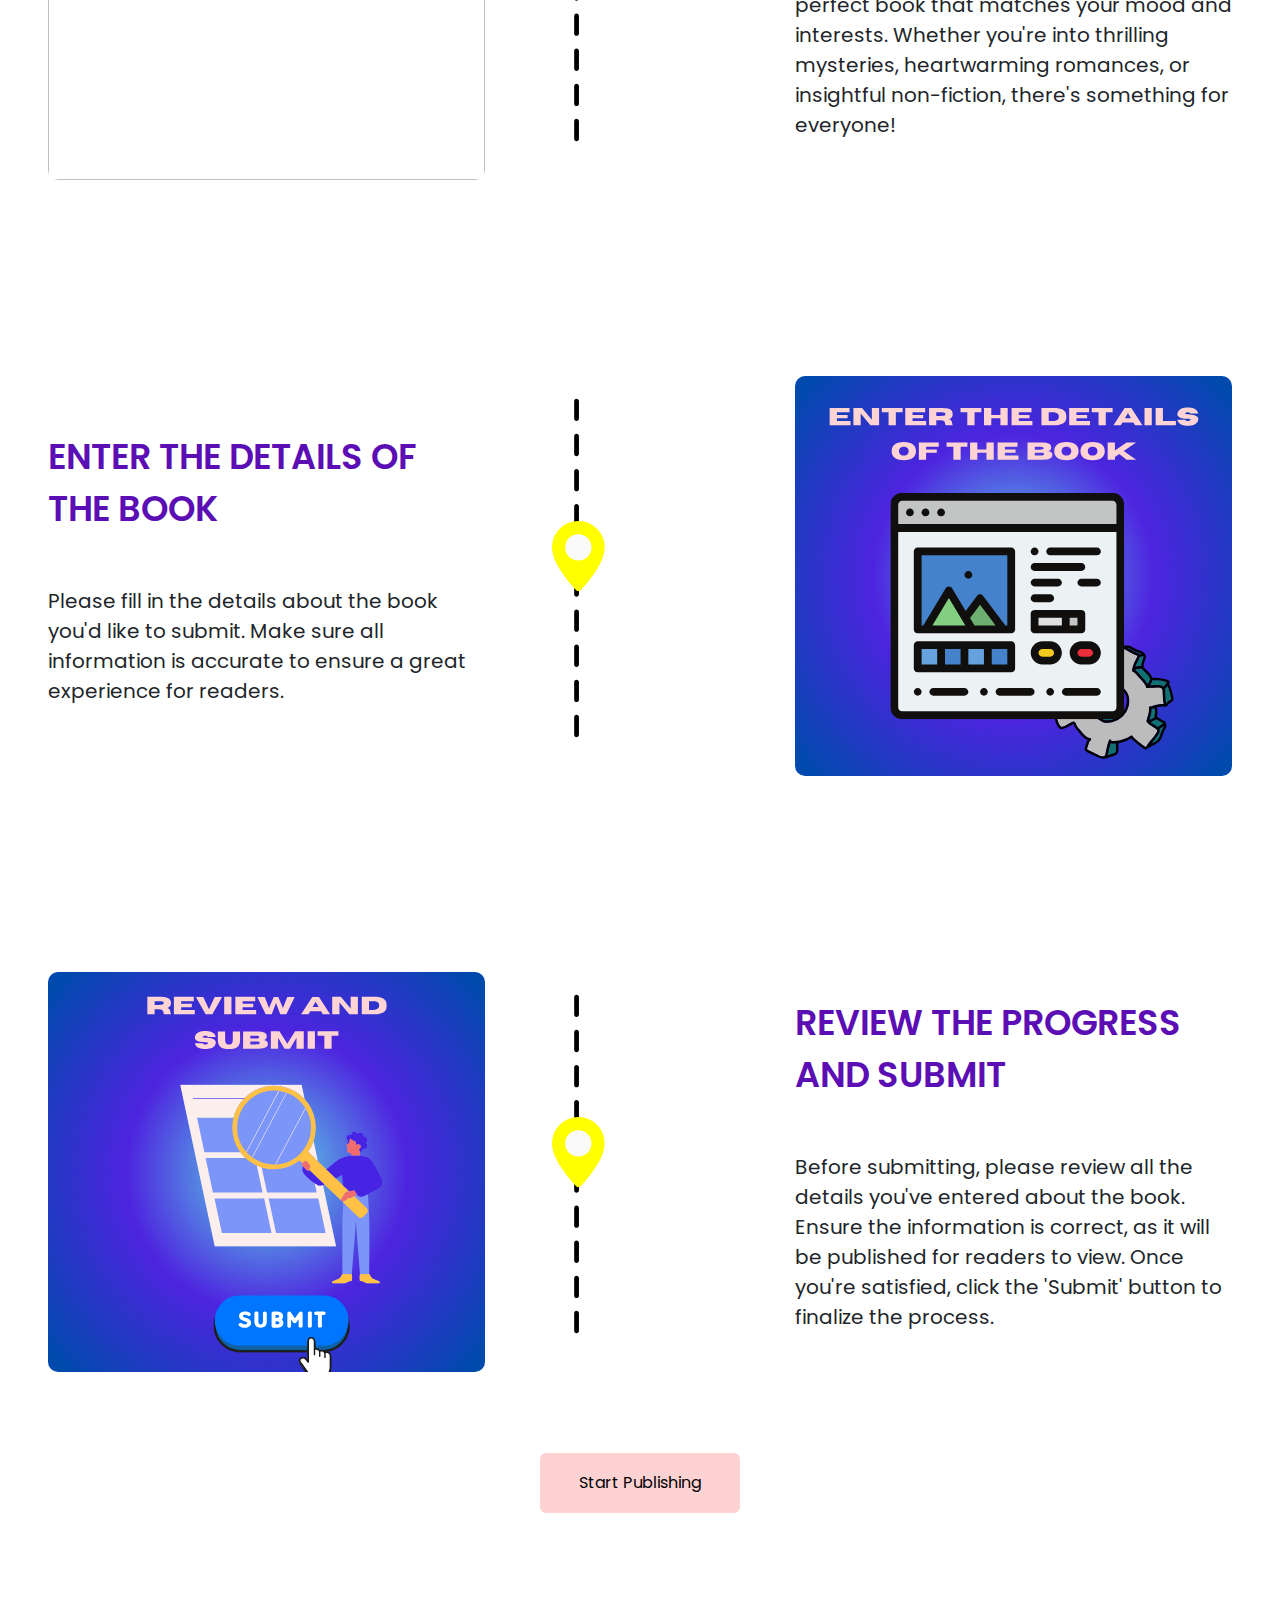
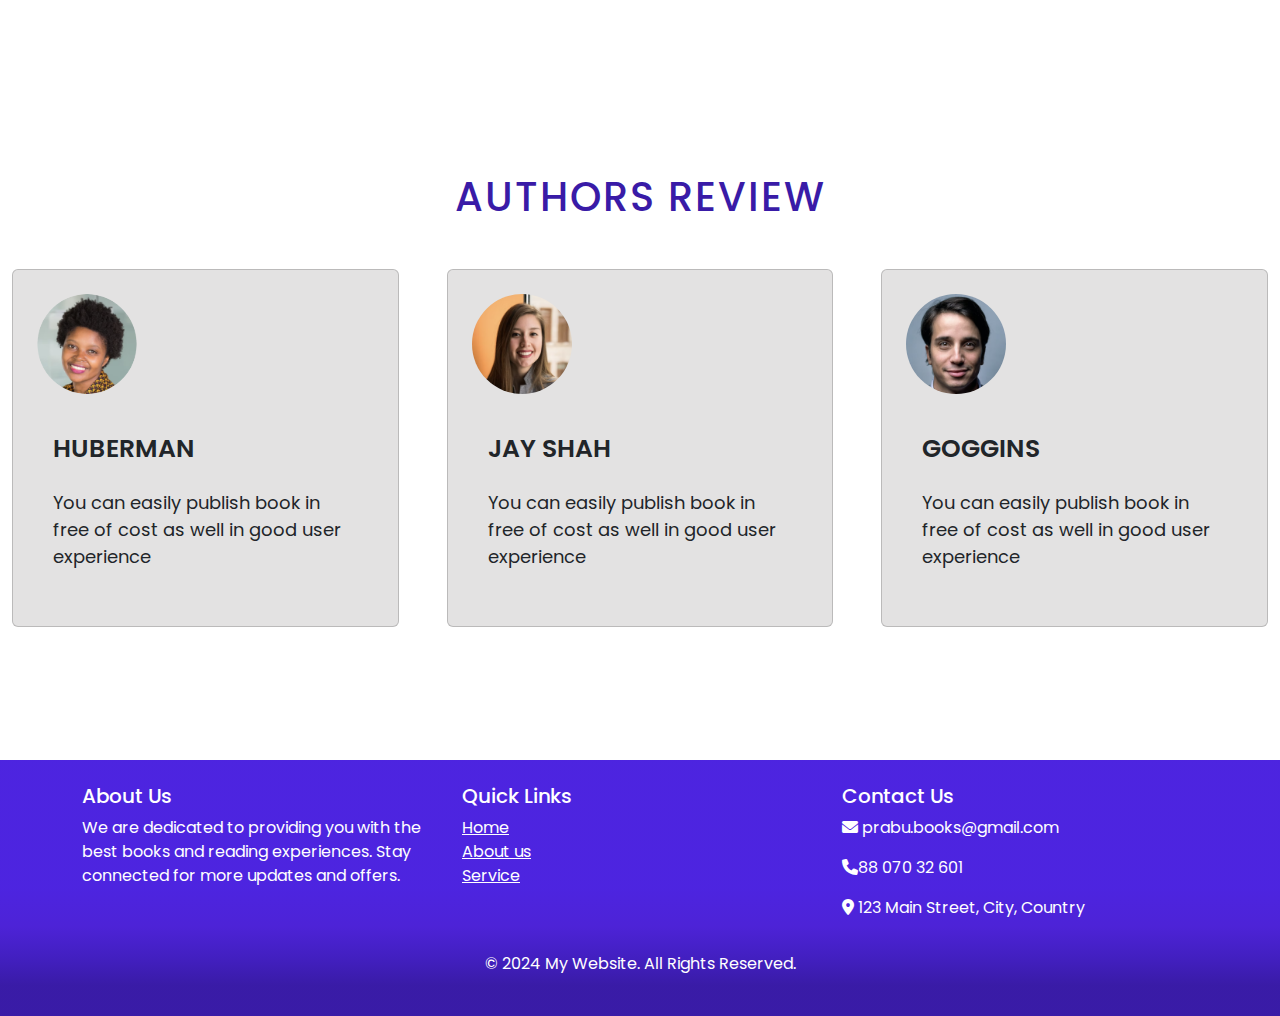
==== commit 0987acf1: "Updated feature section images and styling" ====
--- a/index.html
+++ b/index.html
@@ -62,12 +62,12 @@
 <!------------------------------------------------------------------------------------------>    
 <!------------------------------------FEATURE SECTION----------------------------->
 
-<div class="container-fluid d-flex justify-content-center flex-column align-items-center featuresection" style="height: 80vh; background-color:white;position: relative; z-index: 10; padding: 70px; ">
-    <h1 class="text-center mb-5" style="font-size: 40px; letter-spacing: 2px; font-weight: 500;margin-top: 150px;">FEATURES</h1>
+<div class="container-fluid d-flex justify-content-center flex-column align-items-center featuresection" style=" height: 80vh; background-color:white;position: relative; z-index: 10; padding: 70px; ">
+    <h1 class="text-center mb-5" style="font-size: 40px; letter-spacing: 2px; font-weight: 500;margin-top: 220px;">FEATURES</h1>
         <div class="row g-5">
             <div class=" col-12 col-md-4">
                     <div class="card">
-                     <img style="height:200px; scale:1.5;" src="assets/Best revenue.svg" alt="">   
+                     <img style="height:200px;" src="assets/Best revenue.svg" alt="">   
     
                      <div class="card-body text-center mt-4 feature-container">
                         <h2>FREE TO PUBLUSH</h2>
@@ -77,7 +77,7 @@
             </div>
             <div class="col-12 col-md-4">
                 <div class="card">
-                    <img style="height:200px; scale:2;" src="assets/endlessoption.svg" alt=""> 
+                    <img style="height:200px; " src="assets/endlessoption.svg" alt=""> 
                     
                     <div class="card-body text-center  mt-4 feature-container">
                         <h2>ENDLESS OPTION</h2>
@@ -87,7 +87,7 @@
             </div>
             <div class="col-12 col-md-4">
                 <div class="card">
-                    <img style="height:200px; scale:1.7;" src="assets/Free to publish.svg" alt=""> 
+                    <img style=" height:200px; " src="assets/Free to publish.svg" alt=""> 
                     
                     <div class="card-body text-center  mt-4 feature-container" >
                         <h2>BEST REVENUE</h2>
--- a/index.css
+++ b/index.css
@@ -361,4 +361,25 @@
     box-shadow: none;
     transform: translateY(4px);
   }
-  +  .featuresection img {
+    width: 200px; /* Set a fixed width */
+    height: 200px; /* Set a fixed height */
+    object-fit:cover; /* Maintain aspect ratio */
+}
+
+.featuresection {
+    height: 80vh; /* Ensure the height remains consistent */
+    background-color: white;
+    position: relative;
+    z-index: 10;
+    padding: 70px;
+}
+
+.featuresection .card {
+    display: flex; /* Use flexbox to center items */
+    flex-direction: column; /* Stack children vertically */
+    align-items: center; /* Center horizontally */
+    justify-content: center; /* Center vertically */
+    text-align: center; /* Center text inside cards */
+}
+
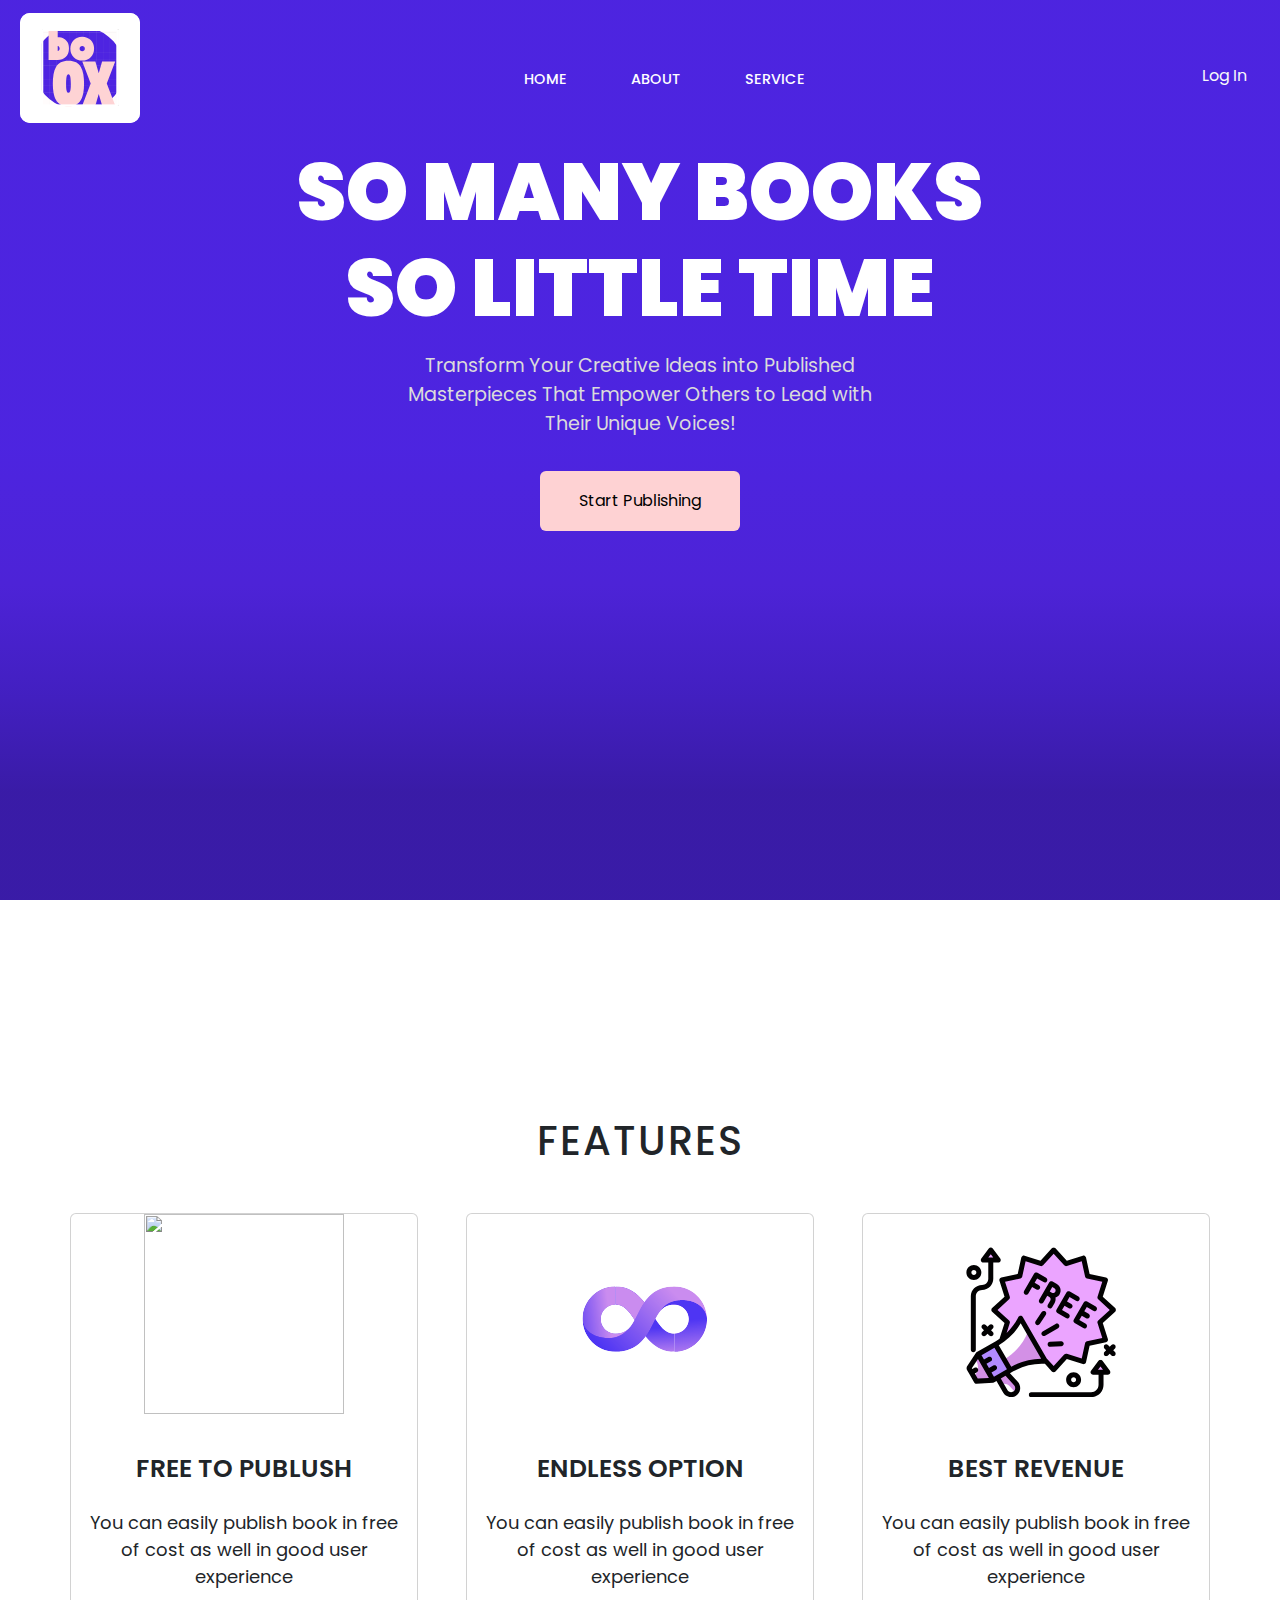
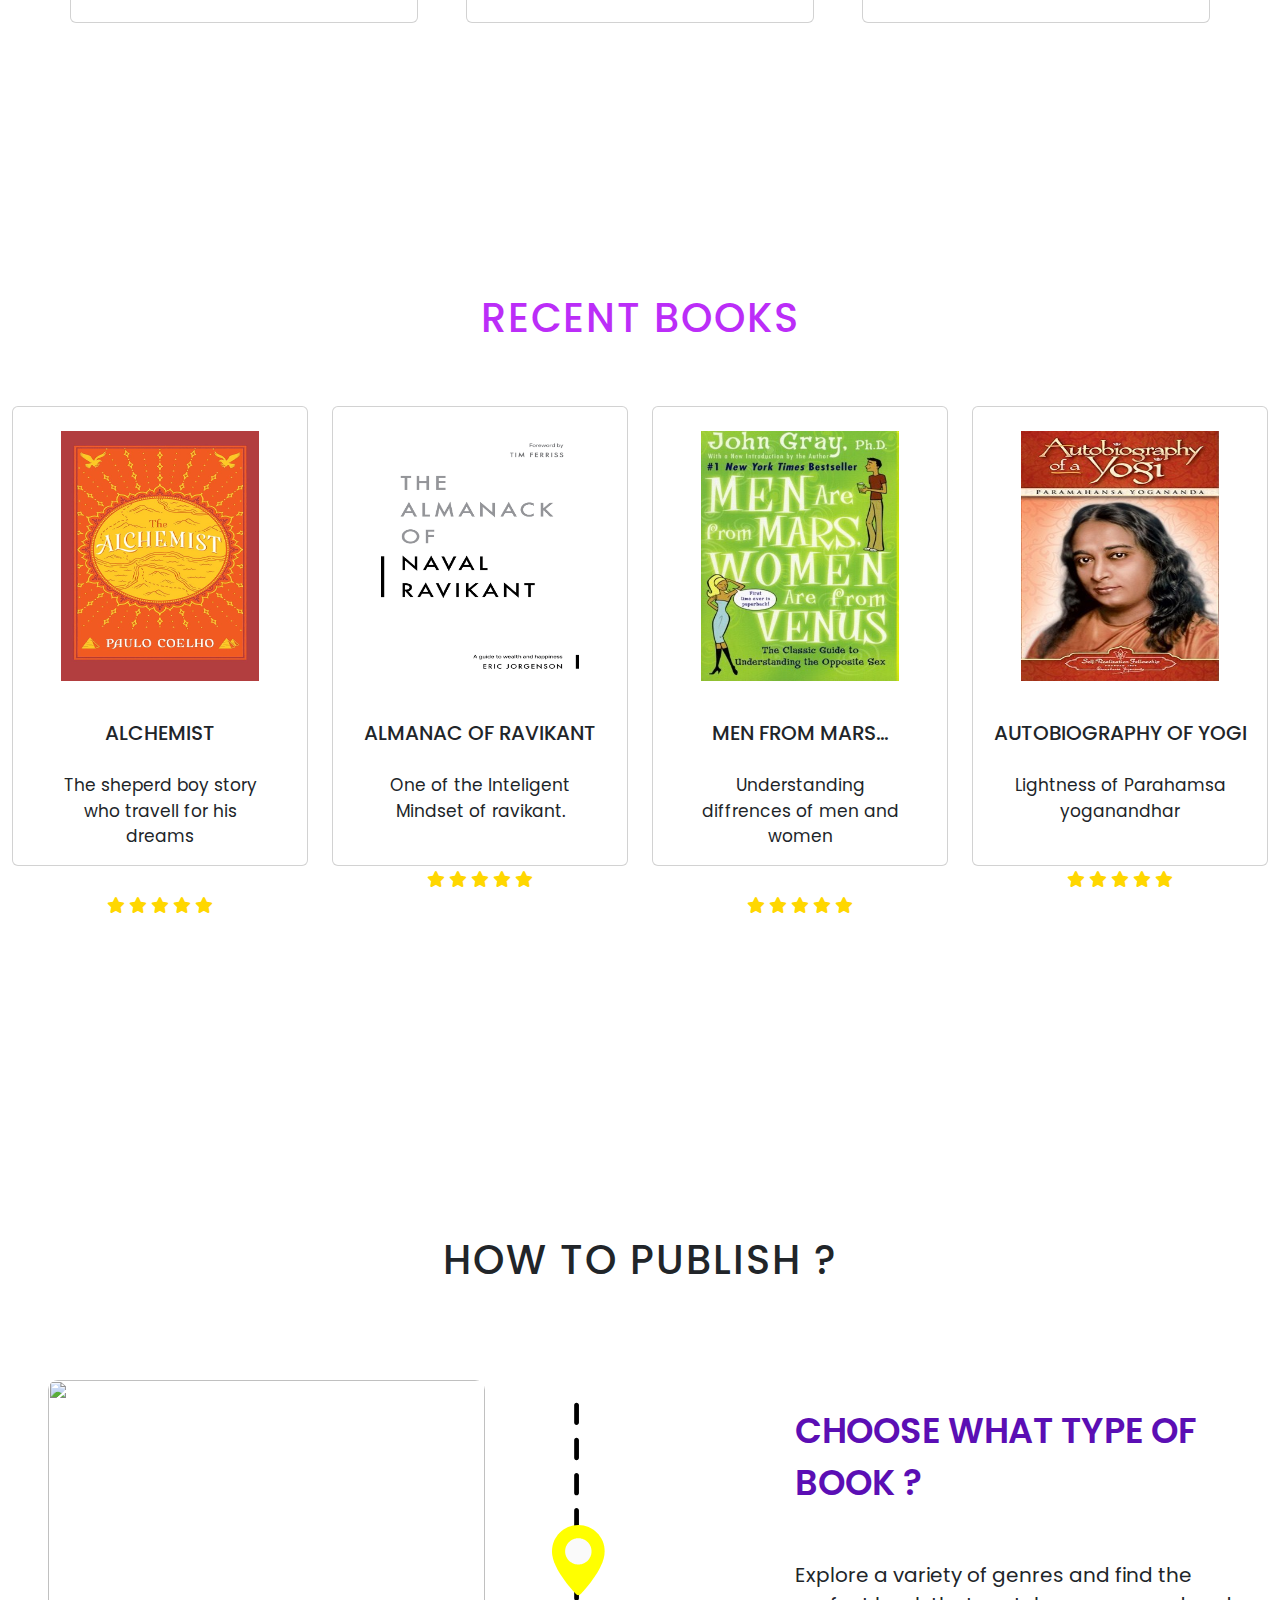
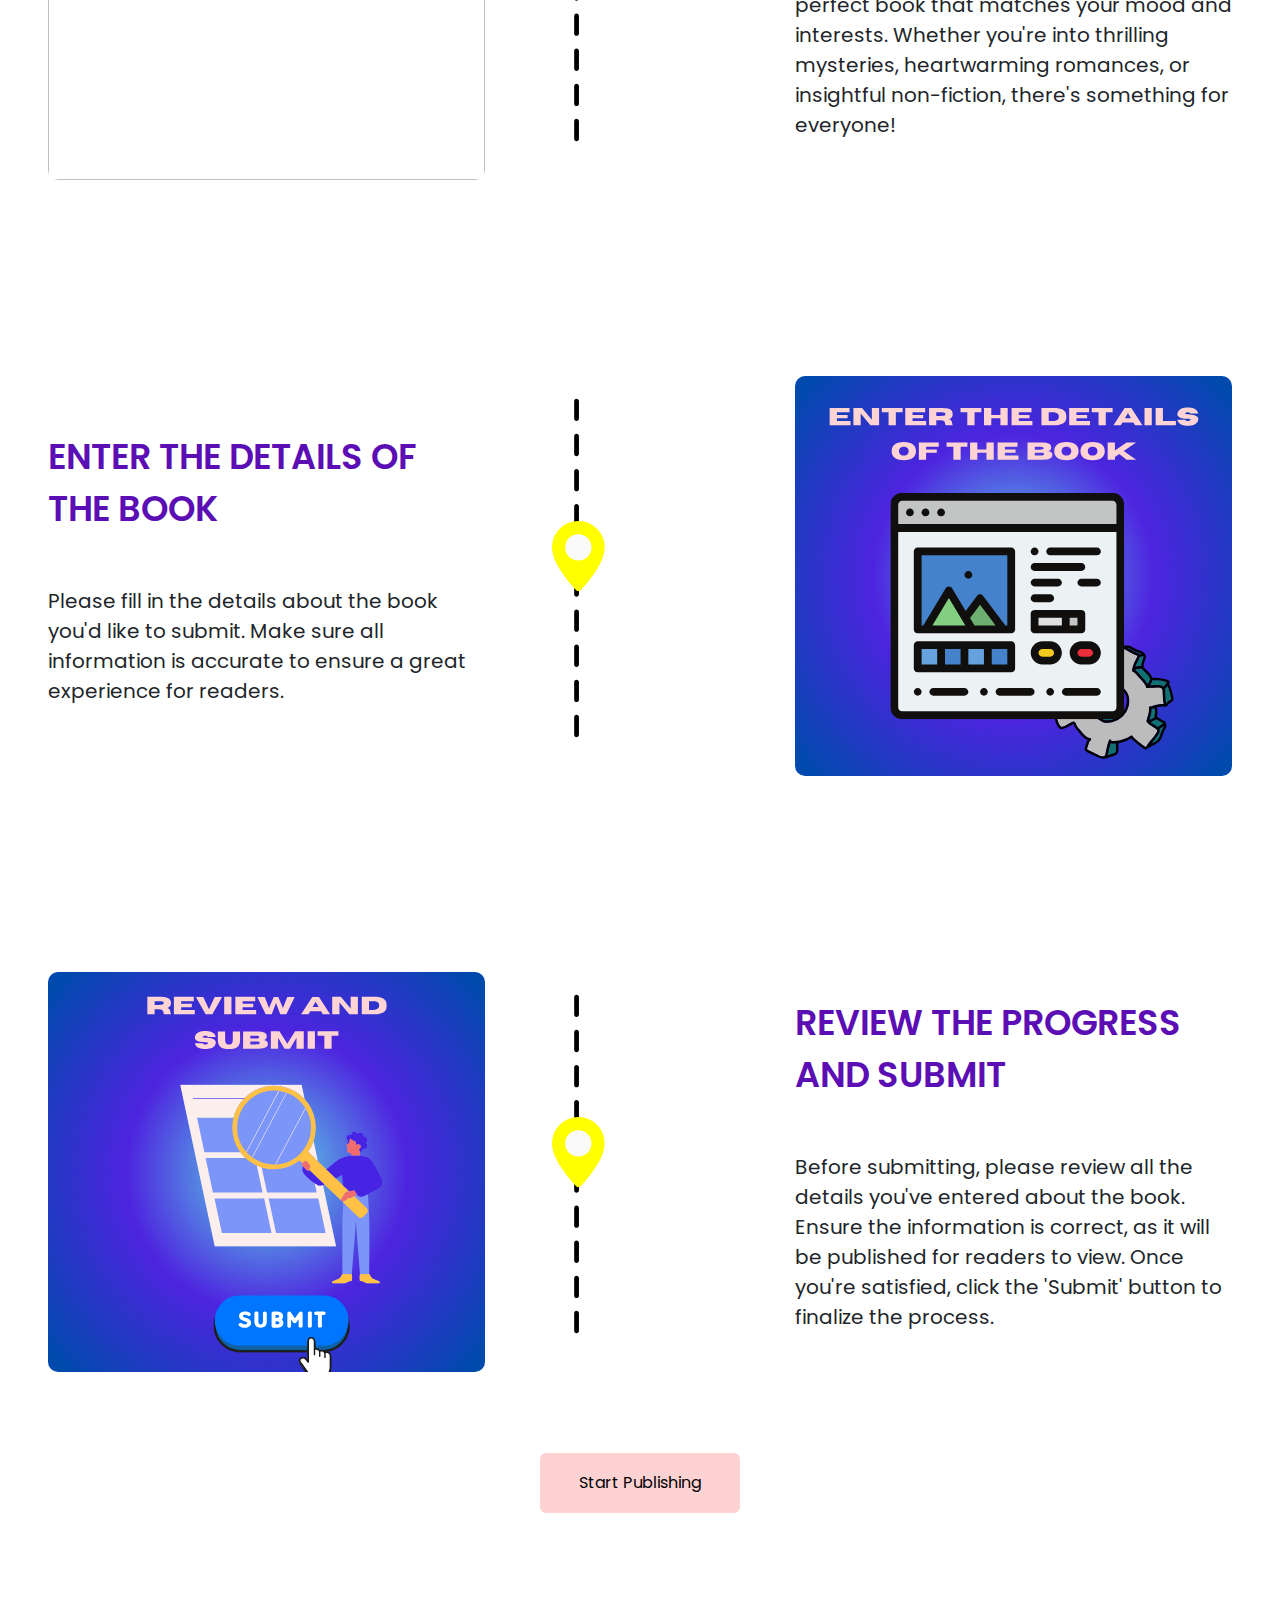
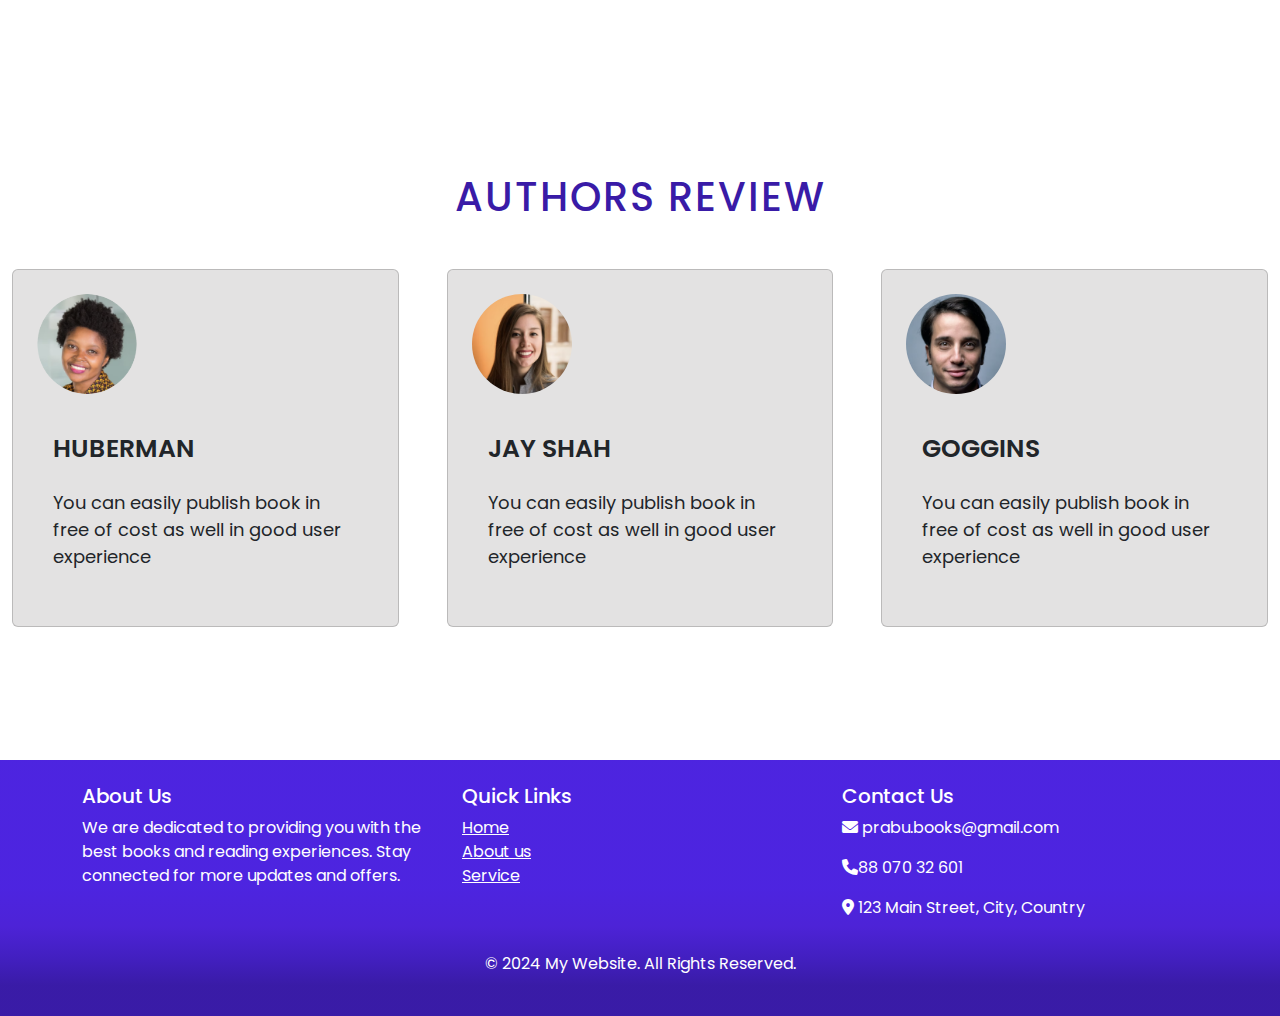
==== commit 3f3258a9: "Updated feature section images and styling" ====
--- a/index.html
+++ b/index.html
@@ -126,7 +126,7 @@
                 <img class="px-5 mt-4" style="height: 250px; " src="assets/The almanac.jpg" alt="">
                 <div class="card-body text-center mt-4 col-12 book-body">
                     <h2>ALMANAC OF RAVIKANT</h2>
-                    <p>One of the Inteligent Mindset of naval ravikant.</p>
+                    <p>One of the Inteligent Mindset of ravikant.</p>
                     <div class="star-icon mt-4">
                         <i class="fas fa-star"></i>
                         <i class="fas fa-star"></i>
@@ -143,7 +143,7 @@
                 <img class="px-5 mt-4" style="height: 250px;" src="assets/MFMWFV.jpg" alt="">
                 <div class="card-body text-center mt-4 book-body" >
                     <h2>MEN FROM MARS...</h2>
-                    <p>Understanding diffrences between men and women</p>                    
+                    <p>Understanding diffrences of men and women</p>                    
                     <div class="star-icon mt-4">
                         <i class="fas fa-star"></i>
                         <i class="fas fa-star"></i>
--- a/index.css
+++ b/index.css
@@ -236,7 +236,7 @@
    font-size: 18px;
     }
     .book-card p{
-        font-size: 14px;  
+        font-size: 16px;  
     }
     .book-card img{
         scale: 1.2;
